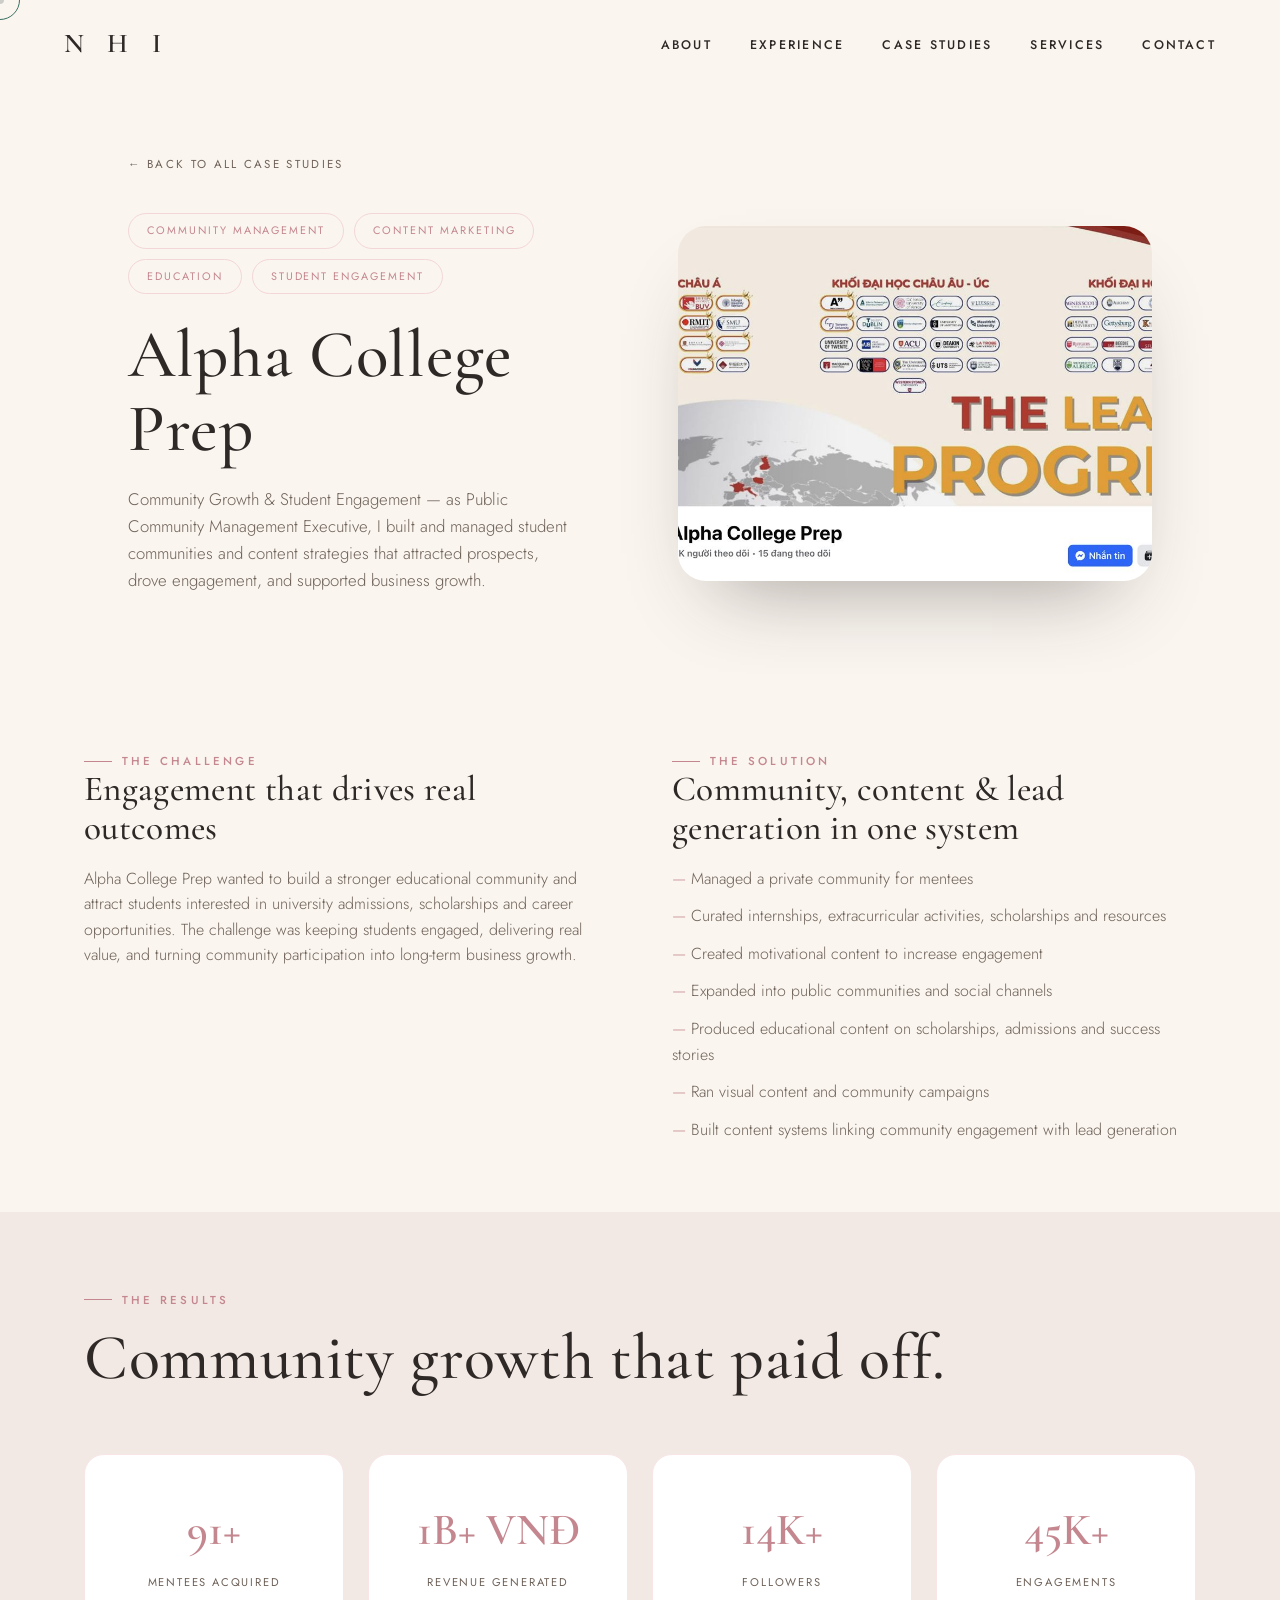
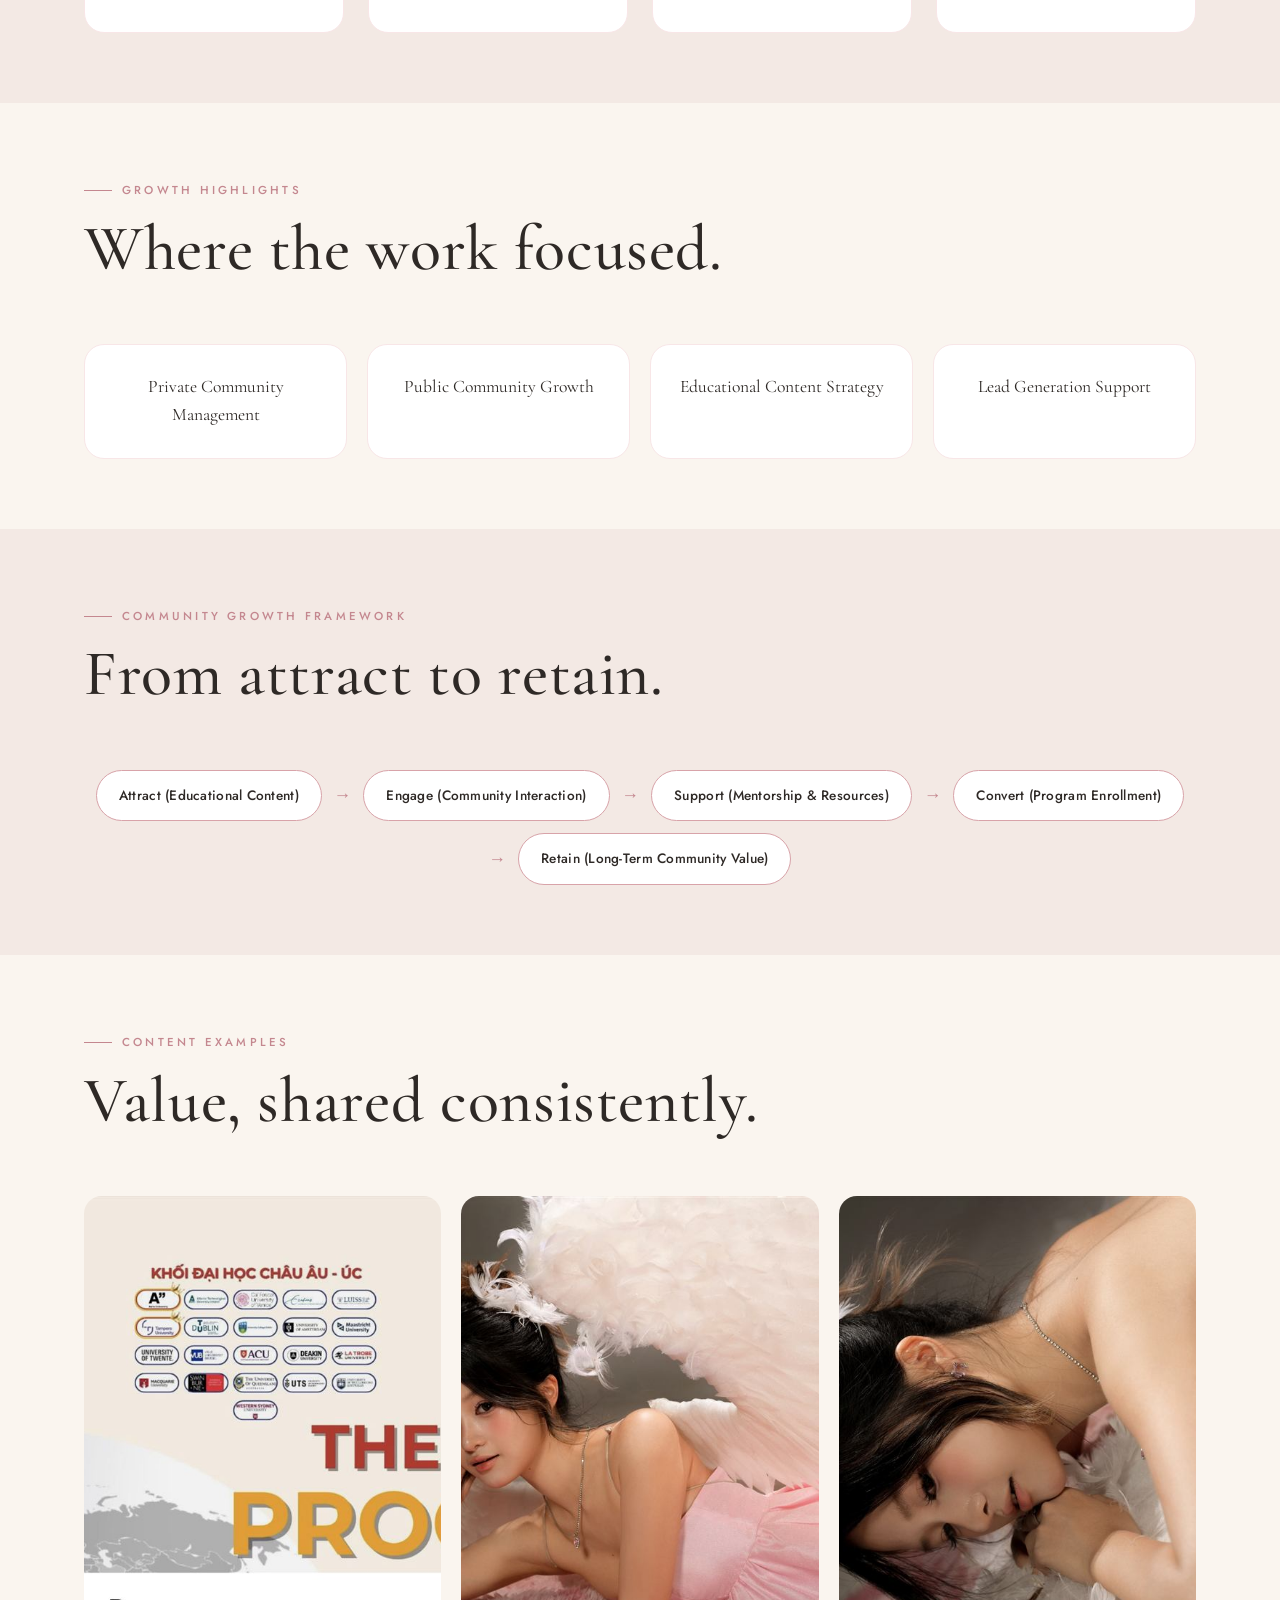
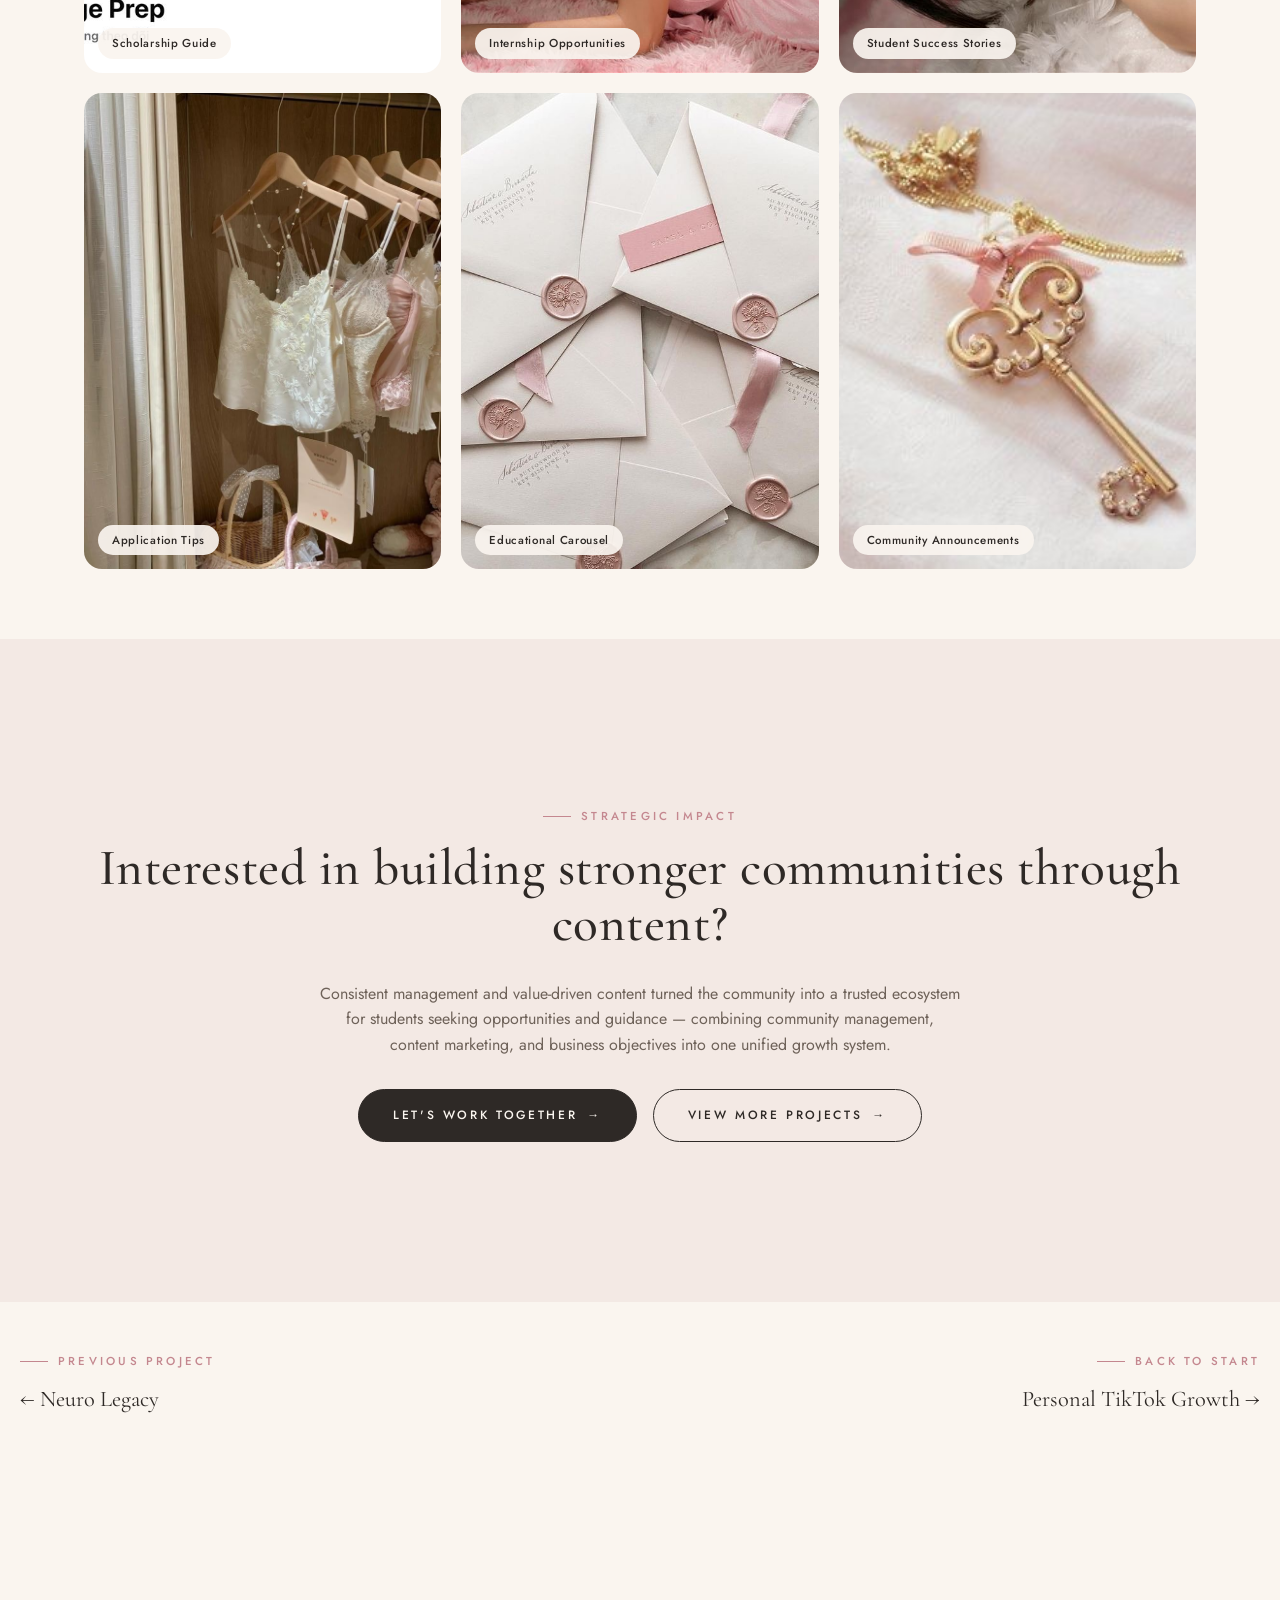
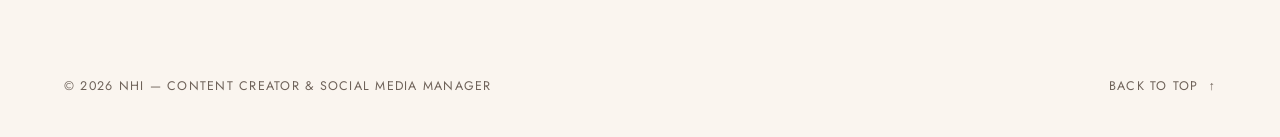
==== case-studies/alpha-college-prep.html @ 1ad0d794 "Initial commit: NHI portfolio site Personal portfolio for Nhi (Content Creator & Social Media Manage" ====
<!DOCTYPE html>
<html lang="en">
<head>
  <meta charset="UTF-8" />
  <meta name="viewport" content="width=device-width, initial-scale=1.0" />
  <title>Alpha College Prep — Nhi</title>
  <meta name="description" content="Case study: community management and content marketing for Alpha College Prep, building student engagement and business growth." />
  <link rel="stylesheet" href="../css/style.css" />
</head>
<body>

  <div class="cursor-dot"></div>
  <div class="cursor-ring"></div>

  <header class="navbar" id="navbar">
    <a href="../index.html#hero" class="nav-logo">N H I</a>
    <nav>
      <ul class="nav-links" id="navLinks">
        <li><a href="../index.html#about">About</a></li>
        <li><a href="../index.html#journey">Experience</a></li>
        <li><a href="../index.html#work">Case Studies</a></li>
        <li><a href="../index.html#services">Services</a></li>
        <li><a href="../index.html#contact">Contact</a></li>
      </ul>
    </nav>
    <div class="nav-toggle" id="navToggle">
      <span></span><span></span><span></span>
    </div>
  </header>

  <!-- Hero -->
  <section class="cs-hero">
    <div class="blob blob-1"></div>
    <div class="container">
      <a href="../index.html#work" class="cs-back reveal">← Back to all case studies</a>
      <div class="cs-hero-grid">
        <div class="reveal">
          <div class="cs-tags">
            <span>Community Management</span>
            <span>Content Marketing</span>
            <span>Education</span>
            <span>Student Engagement</span>
          </div>
          <h1 class="cs-title">Alpha College Prep</h1>
          <p class="cs-summary">
            Community Growth &amp; Student Engagement — as Public Community
            Management Executive, I built and managed student communities
            and content strategies that attracted prospects, drove
            engagement, and supported business growth.
          </p>
        </div>
        <div class="cs-hero-media reveal">
          <img src="../assets/images/case-studies/alpha-college-prep.jpg" alt="Alpha College Prep case study cover" />
        </div>
      </div>
    </div>
  </section>

  <!-- Challenge / Solution -->
  <section class="cs-block">
    <div class="container cs-cols">
      <div class="reveal">
        <span class="eyebrow">The Challenge</span>
        <h3>Engagement that drives real outcomes</h3>
        <p>
          Alpha College Prep wanted to build a stronger educational community
          and attract students interested in university admissions,
          scholarships and career opportunities. The challenge was keeping
          students engaged, delivering real value, and turning community
          participation into long-term business growth.
        </p>
      </div>
      <div class="reveal">
        <span class="eyebrow">The Solution</span>
        <h3>Community, content &amp; lead generation in one system</h3>
        <ul>
          <li>Managed a private community for mentees</li>
          <li>Curated internships, extracurricular activities, scholarships and resources</li>
          <li>Created motivational content to increase engagement</li>
          <li>Expanded into public communities and social channels</li>
          <li>Produced educational content on scholarships, admissions and success stories</li>
          <li>Ran visual content and community campaigns</li>
          <li>Built content systems linking community engagement with lead generation</li>
        </ul>
      </div>
    </div>
  </section>

  <!-- Results -->
  <section class="cs-block alt">
    <div class="container">
      <div class="section-head reveal">
        <div>
          <span class="eyebrow">The Results</span>
          <h2 class="section-title">Community growth that paid off.</h2>
        </div>
      </div>
      <div class="cs-results-grid reveal-stagger">
        <div class="cs-result">
          <div class="stat-number" data-count="100" data-suffix="+">0</div>
          <div class="stat-label">Mentees Acquired</div>
        </div>
        <div class="cs-result">
          <div class="stat-number" data-count="1" data-suffix="B+ VNĐ">0</div>
          <div class="stat-label">Revenue Generated</div>
        </div>
        <div class="cs-result">
          <div class="stat-number" data-count="15" data-suffix="K+">0</div>
          <div class="stat-label">Followers</div>
        </div>
        <div class="cs-result">
          <div class="stat-number" data-count="50" data-suffix="K+">0</div>
          <div class="stat-label">Engagements</div>
        </div>
      </div>
    </div>
  </section>

  <!-- Growth highlights -->
  <section class="cs-block">
    <div class="container">
      <div class="section-head reveal">
        <div>
          <span class="eyebrow">Growth Highlights</span>
          <h2 class="section-title">Where the work focused.</h2>
        </div>
      </div>
      <div class="cs-highlights reveal-stagger">
        <div class="highlight-card">Private Community Management</div>
        <div class="highlight-card">Public Community Growth</div>
        <div class="highlight-card">Educational Content Strategy</div>
        <div class="highlight-card">Lead Generation Support</div>
      </div>
    </div>
  </section>

  <!-- Community growth framework -->
  <section class="cs-block alt">
    <div class="container">
      <div class="section-head reveal">
        <div>
          <span class="eyebrow">Community Growth Framework</span>
          <h2 class="section-title">From attract to retain.</h2>
        </div>
      </div>
      <div class="cs-flow reveal">
        <span class="flow-step">Attract (Educational Content)</span>
        <span class="flow-arrow">→</span>
        <span class="flow-step">Engage (Community Interaction)</span>
        <span class="flow-arrow">→</span>
        <span class="flow-step">Support (Mentorship &amp; Resources)</span>
        <span class="flow-arrow">→</span>
        <span class="flow-step">Convert (Program Enrollment)</span>
        <span class="flow-arrow">→</span>
        <span class="flow-step">Retain (Long-Term Community Value)</span>
      </div>
    </div>
  </section>

  <!-- Content examples -->
  <section class="cs-block">
    <div class="container">
      <div class="section-head reveal">
        <div>
          <span class="eyebrow">Content Examples</span>
          <h2 class="section-title">Value, shared consistently.</h2>
        </div>
      </div>
      <div class="cs-gallery cols-3 reveal-stagger">
        <div class="gallery-item">
          <img src="../assets/images/case-studies/alpha-college-prep.jpg" alt="Scholarship guide content example" loading="lazy" />
          <span class="gallery-stat">Scholarship Guide</span>
        </div>
        <div class="gallery-item">
          <img src="../assets/images/about/about-horizontal-1.jpg" alt="Internship opportunities content example" loading="lazy" />
          <span class="gallery-stat">Internship Opportunities</span>
        </div>
        <div class="gallery-item">
          <img src="../assets/images/about/about-horizontal-2.jpg" alt="Student success stories content example" loading="lazy" />
          <span class="gallery-stat">Student Success Stories</span>
        </div>
        <div class="gallery-item">
          <img src="../assets/images/case-studies/case-2.jpg" alt="Application tips content example" loading="lazy" />
          <span class="gallery-stat">Application Tips</span>
        </div>
        <div class="gallery-item">
          <img src="../assets/images/case-studies/case-3.jpg" alt="Educational carousel content example" loading="lazy" />
          <span class="gallery-stat">Educational Carousel</span>
        </div>
        <div class="gallery-item">
          <img src="../assets/images/case-studies/case-4.jpg" alt="Community announcements content example" loading="lazy" />
          <span class="gallery-stat">Community Announcements</span>
        </div>
      </div>
    </div>
  </section>

  <!-- Strategic impact / CTA -->
  <section class="cs-block alt">
    <div class="container cs-cta reveal">
      <span class="eyebrow">Strategic Impact</span>
      <h2 class="section-title" style="margin-bottom: 28px;">Interested in building stronger communities through content?</h2>
      <p style="max-width: 640px; margin: 0 auto 32px; color: var(--ink-soft);">
        Consistent management and value-driven content turned the community
        into a trusted ecosystem for students seeking opportunities and
        guidance — combining community management, content marketing, and
        business objectives into one unified growth system.
      </p>
      <div style="display: flex; justify-content: center; gap: 16px; flex-wrap: wrap;">
        <a href="../index.html#contact" class="btn btn-primary magnetic">Let's Work Together <span class="btn-arrow">→</span></a>
        <a href="../index.html#work" class="btn btn-outline magnetic">View More Projects <span class="btn-arrow">→</span></a>
      </div>
    </div>
  </section>

  <!-- Next project -->
  <section class="section" style="padding-top: 0;">
    <div class="container cs-nextprev">
      <a href="neuro-legacy.html" class="prev reveal">
        <span class="eyebrow">Previous Project</span>
        <span class="title">← Neuro Legacy</span>
      </a>
      <a href="tiktok-growth.html" class="next reveal">
        <span class="eyebrow">Back to Start</span>
        <span class="title">Personal TikTok Growth →</span>
      </a>
    </div>
  </section>

  <footer class="footer">
    <span>© 2026 Nhi — Content Creator &amp; Social Media Manager</span>
    <a href="../index.html#hero" class="back-to-top">Back to Top <span class="btn-arrow">↑</span></a>
  </footer>

  <script src="../js/main.js"></script>
</body>
</html>
---- css/style.css ----
/* ============================================================
   NHI · Content Creator & Social Media Manager
   Design system + global styles
   ============================================================ */

@import url('https://fonts.googleapis.com/css2?family=Cormorant+Garamond:ital,wght@0,300;0,400;0,500;0,600;1,400&family=Jost:wght@300;400;500;600&display=swap');

:root {
  --cream:        #faf5ef;
  --cream-soft:   #f3e9e4;
  --pink:         #f3d6d8;
  --pink-soft:    #f8e6e7;
  --rose:         #d8a3a9;
  --rose-dark:    #c4878f;
  --ink:          #2e2926;
  --ink-soft:     #6e6259;
  --gold:         #cdb38b;
  --white:        #ffffff;

  --font-serif: 'Cormorant Garamond', serif;
  --font-sans: 'Jost', sans-serif;

  --container: 1240px;
  --pad: clamp(20px, 5vw, 64px);

  --ease: cubic-bezier(0.65, 0, 0.35, 1);
}

* {
  margin: 0;
  padding: 0;
  box-sizing: border-box;
}

html {
  scroll-behavior: smooth;
}

body {
  font-family: var(--font-sans);
  background: var(--cream);
  color: var(--ink);
  font-size: 16px;
  line-height: 1.6;
  overflow-x: hidden;
}

img {
  max-width: 100%;
  display: block;
}

a {
  color: inherit;
  text-decoration: none;
}

.container {
  max-width: var(--container);
  margin: 0 auto;
  padding: 0 var(--pad);
}

h1, h2, h3, h4 {
  font-family: var(--font-serif);
  font-weight: 500;
  line-height: 1.1;
  letter-spacing: 0.01em;
}

.eyebrow {
  display: inline-flex;
  align-items: center;
  gap: 10px;
  font-size: 0.72rem;
  font-weight: 500;
  letter-spacing: 0.28em;
  text-transform: uppercase;
  color: var(--rose-dark);
}

.eyebrow::before {
  content: '';
  display: block;
  width: 28px;
  height: 1px;
  background: var(--rose-dark);
}

/* ============================================================
   Custom cursor
   ============================================================ */

.cursor-dot,
.cursor-ring {
  position: fixed;
  top: 0;
  left: 0;
  pointer-events: none;
  border-radius: 50%;
  z-index: 9999;
  transform: translate(-50%, -50%);
  mix-blend-mode: difference;
}

.cursor-dot {
  width: 8px;
  height: 8px;
  background: var(--ink);
  transition: opacity 0.2s ease, transform 0.15s var(--ease);
}

.cursor-ring {
  width: 40px;
  height: 40px;
  border: 1px solid var(--rose-dark);
  transition: width 0.3s var(--ease), height 0.3s var(--ease),
    opacity 0.2s ease, border-color 0.3s ease, background 0.3s ease;
}

.cursor-ring.is-hover {
  width: 70px;
  height: 70px;
  background: rgba(216, 163, 169, 0.18);
  border-color: var(--rose);
}

.cursor-ring.is-hidden,
.cursor-dot.is-hidden {
  opacity: 0;
}

@media (max-width: 900px), (hover: none) {
  .cursor-dot, .cursor-ring { display: none; }
}

/* ============================================================
   Decorative blobs / background ornaments
   ============================================================ */

.blob {
  position: absolute;
  border-radius: 50%;
  filter: blur(60px);
  pointer-events: none;
  z-index: 0;
}

/* ============================================================
   Navbar
   ============================================================ */

.navbar {
  position: fixed;
  top: 0;
  left: 0;
  right: 0;
  z-index: 1000;
  display: flex;
  align-items: center;
  justify-content: space-between;
  padding: 22px var(--pad);
  transition: background 0.4s var(--ease), padding 0.4s var(--ease), box-shadow 0.4s var(--ease);
}

.navbar.scrolled {
  background: rgba(250, 245, 239, 0.85);
  backdrop-filter: blur(14px);
  padding: 14px var(--pad);
  box-shadow: 0 10px 30px -20px rgba(46, 41, 38, 0.35);
}

.nav-logo {
  font-family: var(--font-serif);
  font-size: 1.7rem;
  font-weight: 600;
  letter-spacing: 0.32em;
}

.nav-links {
  display: flex;
  gap: 38px;
  list-style: none;
}

.nav-links a {
  font-size: 0.78rem;
  font-weight: 500;
  letter-spacing: 0.18em;
  text-transform: uppercase;
  position: relative;
  padding-bottom: 6px;
}

.nav-links a::after {
  content: '';
  position: absolute;
  left: 0;
  bottom: 0;
  width: 0;
  height: 1px;
  background: var(--ink);
  transition: width 0.35s var(--ease);
}

.nav-links a:hover::after,
.nav-links a.active::after {
  width: 100%;
}

.nav-links a.active {
  color: var(--rose-dark);
}

.nav-links a.active::after {
  background: var(--rose-dark);
}

.nav-toggle {
  display: none;
  flex-direction: column;
  gap: 5px;
  width: 30px;
  cursor: pointer;
  z-index: 1001;
}

.nav-toggle span {
  display: block;
  height: 1px;
  background: var(--ink);
  transition: transform 0.3s var(--ease), opacity 0.3s var(--ease);
}

.nav-toggle span:nth-child(1) { width: 100%; }
.nav-toggle span:nth-child(2) { width: 70%; align-self: flex-end; }
.nav-toggle span:nth-child(3) { width: 100%; }

@media (max-width: 860px) {
  .nav-toggle { display: flex; }

  .nav-links {
    position: fixed;
    inset: 0;
    flex-direction: column;
    justify-content: center;
    align-items: center;
    gap: 36px;
    background: var(--cream);
    transform: translateY(-100%);
    transition: transform 0.5s var(--ease);
  }

  .nav-links a { font-size: 1rem; }

  .nav-links.open {
    transform: translateY(0);
  }

  body.nav-open .nav-toggle span:nth-child(1) {
    transform: translateY(6px) rotate(45deg);
  }
  body.nav-open .nav-toggle span:nth-child(2) {
    opacity: 0;
  }
  body.nav-open .nav-toggle span:nth-child(3) {
    transform: translateY(-6px) rotate(-45deg);
    width: 100%;
  }
}

/* ============================================================
   Buttons
   ============================================================ */

.btn {
  position: relative;
  display: inline-flex;
  align-items: center;
  gap: 10px;
  padding: 16px 34px;
  border-radius: 999px;
  font-size: 0.75rem;
  font-weight: 500;
  letter-spacing: 0.22em;
  text-transform: uppercase;
  border: 1px solid var(--ink);
  background: transparent;
  color: var(--ink);
  cursor: pointer;
  transition: background 0.4s var(--ease), color 0.4s var(--ease), border-color 0.4s var(--ease);
  isolation: isolate;
}

.btn-primary {
  background: var(--ink);
  color: var(--cream);
}

.btn-primary:hover {
  background: var(--rose-dark);
  border-color: var(--rose-dark);
}

.btn-outline:hover {
  background: var(--ink);
  color: var(--cream);
}

.btn-light {
  border-color: rgba(250,245,239,0.5);
  color: var(--cream);
}

.btn-light:hover {
  background: var(--cream);
  color: var(--ink);
  border-color: var(--cream);
}

.btn-arrow {
  display: inline-block;
  transition: transform 0.4s var(--ease);
}

.btn:hover .btn-arrow {
  transform: translateX(5px);
}

/* ============================================================
   Hero
   ============================================================ */

.hero {
  position: relative;
  min-height: 100vh;
  display: flex;
  align-items: center;
  padding: 140px var(--pad) 80px;
  overflow: hidden;
}

.hero .blob-1 {
  width: 480px;
  height: 480px;
  background: var(--pink);
  top: -120px;
  right: -140px;
  opacity: 0.7;
}

.hero .blob-2 {
  width: 320px;
  height: 320px;
  background: var(--gold);
  bottom: -100px;
  left: -100px;
  opacity: 0.18;
}

.hero-grid {
  position: relative;
  z-index: 1;
  display: grid;
  grid-template-columns: 1.1fr 0.9fr;
  gap: clamp(40px, 6vw, 100px);
  align-items: center;
  width: 100%;
  max-width: var(--container);
  margin: 0 auto;
}

.hero-content .eyebrow { margin-bottom: 22px; }

.hero-title {
  font-size: clamp(3.2rem, 9vw, 6.5rem);
  font-weight: 600;
  letter-spacing: 0.06em;
}

.hero-title em {
  font-style: italic;
  color: var(--rose-dark);
}

.hero-subtitle {
  margin-top: 18px;
  font-size: clamp(1rem, 1.6vw, 1.25rem);
  font-weight: 300;
  color: var(--ink-soft);
  max-width: 460px;
}

.hero-actions {
  margin-top: 38px;
  display: flex;
  flex-wrap: wrap;
  gap: 18px;
}

.hero-stats {
  margin-top: 64px;
  display: flex;
  gap: clamp(28px, 5vw, 60px);
}

.hero-stats .stat-number {
  font-family: var(--font-serif);
  font-size: clamp(2rem, 4vw, 2.8rem);
  font-weight: 600;
  color: var(--rose-dark);
}

.hero-stats .stat-label {
  margin-top: 6px;
  font-size: 0.72rem;
  letter-spacing: 0.18em;
  text-transform: uppercase;
  color: var(--ink-soft);
}

.hero-visual {
  position: relative;
}

.hero-visual .frame {
  position: relative;
  border-radius: 28px;
  overflow: hidden;
  aspect-ratio: 4/5;
  box-shadow: 0 40px 80px -40px rgba(46, 41, 38, 0.45);
}

.hero-visual .frame img {
  width: 100%;
  height: 100%;
  object-fit: cover;
  transform: scale(1.04);
  transition: transform 1.2s var(--ease);
}

.hero-visual:hover .frame img {
  transform: scale(1.0);
}

.hero-visual .floating-card {
  position: absolute;
  bottom: -28px;
  left: -38px;
  background: var(--white);
  padding: 18px 26px;
  border-radius: 18px;
  box-shadow: 0 24px 50px -28px rgba(46, 41, 38, 0.35);
  display: flex;
  align-items: center;
  gap: 14px;
  animation: float 5s ease-in-out infinite;
}

.hero-visual .floating-card .dot {
  width: 10px;
  height: 10px;
  border-radius: 50%;
  background: var(--rose-dark);
  flex-shrink: 0;
  animation: pulse 2.2s ease-in-out infinite;
}

.hero-visual .floating-card .label {
  font-size: 0.7rem;
  letter-spacing: 0.14em;
  text-transform: uppercase;
  color: var(--ink-soft);
}

.hero-visual .floating-card .value {
  font-family: var(--font-serif);
  font-size: 1.1rem;
  font-weight: 600;
}

@keyframes float {
  0%, 100% { transform: translateY(0); }
  50% { transform: translateY(-10px); }
}

@keyframes pulse {
  0%, 100% { transform: scale(1); opacity: 1; }
  50% { transform: scale(1.4); opacity: 0.6; }
}

.scroll-cue {
  position: absolute;
  bottom: 36px;
  left: var(--pad);
  display: flex;
  align-items: center;
  gap: 12px;
  font-size: 0.7rem;
  letter-spacing: 0.22em;
  text-transform: uppercase;
  color: var(--ink-soft);
  z-index: 2;
}

.scroll-cue .line {
  width: 1px;
  height: 46px;
  background: linear-gradient(to bottom, var(--ink-soft), transparent);
  position: relative;
  overflow: hidden;
}

.scroll-cue .line::after {
  content: '';
  position: absolute;
  top: -100%;
  left: 0;
  width: 100%;
  height: 100%;
  background: var(--rose-dark);
  animation: scrollline 2.4s ease-in-out infinite;
}

@keyframes scrollline {
  0% { top: -100%; }
  60% { top: 100%; }
  100% { top: 100%; }
}

/* ============================================================
   Marquee
   ============================================================ */

.marquee {
  position: relative;
  background: var(--ink);
  color: var(--cream);
  padding: 22px 0;
  overflow: hidden;
  white-space: nowrap;
}

.marquee-track {
  display: flex;
  gap: 0;
  width: max-content;
  animation: marquee 32s linear infinite;
}

.marquee-track span {
  font-family: var(--font-serif);
  font-style: italic;
  font-size: clamp(1.1rem, 2.4vw, 1.8rem);
  padding: 0 28px;
  display: inline-flex;
  align-items: center;
  gap: 28px;
  letter-spacing: 0.04em;
  color: var(--pink);
}

.marquee-track span::after {
  content: '✦';
  font-style: normal;
  font-size: 0.8rem;
  color: var(--rose);
}

@keyframes marquee {
  from { transform: translateX(0); }
  to { transform: translateX(-50%); }
}

/* ============================================================
   Section heading
   ============================================================ */

.section {
  position: relative;
  padding: 110px 0;
}

.section-head {
  display: flex;
  justify-content: space-between;
  align-items: flex-end;
  flex-wrap: wrap;
  gap: 24px;
  margin-bottom: 60px;
}

.section-title {
  margin-top: 14px;
  font-size: clamp(2.4rem, 5vw, 4rem);
}

.section-desc {
  max-width: 360px;
  color: var(--ink-soft);
  font-weight: 300;
}

/* ============================================================
   About
   ============================================================ */

.about {
  background: var(--cream-soft);
}

.about-grid {
  display: grid;
  grid-template-columns: 0.85fr 1.15fr;
  gap: clamp(40px, 5vw, 80px);
  align-items: center;
}

.about-text p {
  color: var(--ink-soft);
  font-weight: 300;
  margin-bottom: 18px;
  max-width: 480px;
}

.about-text .accent-words {
  margin-top: 36px;
  display: flex;
  flex-wrap: wrap;
  gap: 14px 28px;
}

.about-text .accent-words span {
  font-family: var(--font-serif);
  font-style: italic;
  font-size: 1.4rem;
  color: var(--rose-dark);
  position: relative;
}

.about-text .accent-words span::before {
  content: '#';
  color: var(--gold);
  margin-right: 2px;
}

.about-visual {
  position: relative;
  display: grid;
  grid-template-columns: 1.1fr 1fr;
  grid-template-rows: auto auto;
  gap: 18px;
}

.about-visual .img-tall {
  grid-row: 1 / 3;
  border-radius: 24px;
  overflow: hidden;
  aspect-ratio: 2/3;
}

.about-visual .img-wide {
  border-radius: 24px;
  overflow: hidden;
  aspect-ratio: 4/3;
}

.about-visual img {
  width: 100%;
  height: 100%;
  object-fit: cover;
  transition: transform 0.7s var(--ease);
}

.about-visual a:hover img,
.about-visual .img-tall:hover img,
.about-visual .img-wide:hover img {
  transform: scale(1.06);
}

.about-visual .badge {
  position: absolute;
  top: -22px;
  right: -22px;
  width: 110px;
  height: 110px;
  border-radius: 50%;
  background: var(--rose);
  color: var(--cream);
  display: flex;
  align-items: center;
  justify-content: center;
  text-align: center;
  font-family: var(--font-serif);
  font-style: italic;
  font-size: 0.95rem;
  line-height: 1.25;
  animation: spin 18s linear infinite;
  box-shadow: 0 20px 40px -20px rgba(46,41,38,0.4);
}

@keyframes spin {
  from { transform: rotate(0deg); }
  to { transform: rotate(360deg); }
}

/* ============================================================
   Journey / timeline
   ============================================================ */

.journey-grid {
  display: grid;
  grid-template-columns: 1fr 1.4fr;
  gap: clamp(40px, 6vw, 90px);
  align-items: start;
}

.journey-visual {
  position: relative;
  border-radius: 24px;
  overflow: hidden;
  aspect-ratio: 2/3;
  box-shadow: 0 40px 80px -50px rgba(46,41,38,0.5);
}

.journey-visual img {
  width: 100%;
  height: 100%;
  object-fit: cover;
}

.timeline {
  position: relative;
  border-left: 1px solid var(--pink);
  padding-left: clamp(28px, 4vw, 56px);
}

.timeline-item {
  position: relative;
  padding-bottom: 56px;
}

.timeline-item:last-child {
  padding-bottom: 0;
}

.timeline-item::before {
  content: '';
  position: absolute;
  left: calc(-1 * clamp(28px, 4vw, 56px) - 6px);
  top: 6px;
  width: 12px;
  height: 12px;
  border-radius: 50%;
  background: var(--cream);
  border: 2px solid var(--rose-dark);
  transition: background 0.4s var(--ease), transform 0.4s var(--ease);
}

.timeline-item.is-visible::before {
  background: var(--rose-dark);
  transform: scale(1.15);
}

.timeline-period {
  font-size: 0.72rem;
  letter-spacing: 0.22em;
  text-transform: uppercase;
  color: var(--rose-dark);
  font-weight: 500;
}

.timeline-role {
  margin-top: 8px;
  font-size: clamp(1.3rem, 2.4vw, 1.7rem);
}

.timeline-org {
  margin-top: 2px;
  font-size: 0.85rem;
  letter-spacing: 0.08em;
  text-transform: uppercase;
  color: var(--ink-soft);
}

.timeline-desc {
  margin-top: 12px;
  color: var(--ink-soft);
  font-weight: 300;
  max-width: 480px;
}

/* ============================================================
   Case studies
   ============================================================ */

.case-grid {
  display: grid;
  grid-template-columns: repeat(2, 1fr);
  gap: 32px;
}

.case-card {
  position: relative;
  border-radius: 24px;
  overflow: hidden;
  background: var(--white);
  box-shadow: 0 30px 60px -45px rgba(46,41,38,0.4);
  transition: transform 0.1s linear, box-shadow 0.4s var(--ease);
  will-change: transform;
}

.case-card:hover {
  box-shadow: 0 40px 80px -40px rgba(46,41,38,0.5);
}

.case-card .case-media {
  position: relative;
  aspect-ratio: 5/4;
  overflow: hidden;
}

.case-card .case-media img {
  width: 100%;
  height: 100%;
  object-fit: cover;
  transition: transform 0.8s var(--ease), filter 0.6s ease;
}

.case-card:hover .case-media img {
  transform: scale(1.08);
}

.case-card .case-tag {
  position: absolute;
  top: 18px;
  left: 18px;
  background: rgba(250, 245, 239, 0.92);
  backdrop-filter: blur(6px);
  padding: 8px 16px;
  border-radius: 999px;
  font-size: 0.68rem;
  letter-spacing: 0.18em;
  text-transform: uppercase;
  color: var(--rose-dark);
}

.case-card .case-body {
  padding: 28px 30px 32px;
}

.case-card .case-number {
  font-family: var(--font-serif);
  font-style: italic;
  font-size: 0.95rem;
  color: var(--rose-dark);
}

.case-card h3 {
  margin-top: 8px;
  font-size: clamp(1.3rem, 2.2vw, 1.7rem);
}

.case-card p {
  margin-top: 10px;
  color: var(--ink-soft);
  font-weight: 300;
  font-size: 0.95rem;
}

.case-card .case-link {
  margin-top: 20px;
  display: inline-flex;
  align-items: center;
  gap: 10px;
  font-size: 0.72rem;
  letter-spacing: 0.2em;
  text-transform: uppercase;
  font-weight: 500;
}

.case-card .case-link .btn-arrow {
  color: var(--rose-dark);
}

/* ============================================================
   What I Do
   ============================================================ */

.services-grid {
  display: grid;
  grid-template-columns: repeat(3, 1fr);
  gap: 28px;
}

.service-card {
  position: relative;
  padding: 44px 34px;
  border-radius: 24px;
  background: var(--white);
  border: 1px solid var(--pink-soft);
  transition: transform 0.4s var(--ease), background 0.4s var(--ease), border-color 0.4s var(--ease);
  overflow: hidden;
}

.service-card::before {
  content: '';
  position: absolute;
  inset: 0;
  background: var(--pink-soft);
  transform: translateY(100%);
  transition: transform 0.5s var(--ease);
  z-index: 0;
}

.service-card:hover::before {
  transform: translateY(0);
}

.service-card:hover {
  transform: translateY(-8px);
  border-color: var(--pink);
}

.service-card > * {
  position: relative;
  z-index: 1;
}

.service-icon {
  width: 56px;
  height: 56px;
  border-radius: 50%;
  display: flex;
  align-items: center;
  justify-content: center;
  background: var(--pink-soft);
  margin-bottom: 28px;
  font-family: var(--font-serif);
  font-style: italic;
  font-size: 1.4rem;
  color: var(--rose-dark);
  transition: background 0.4s var(--ease), transform 0.4s var(--ease);
}

.service-card:hover .service-icon {
  transform: rotate(-8deg) scale(1.05);
  background: var(--white);
}

.service-card h3 {
  font-size: 1.5rem;
  margin-bottom: 16px;
}

.service-card p {
  color: var(--ink-soft);
  font-weight: 300;
  margin-bottom: 16px;
}

.service-card ul {
  list-style: none;
  display: flex;
  flex-direction: column;
  gap: 8px;
  color: var(--ink-soft);
  font-weight: 300;
  font-size: 0.92rem;
}

.service-card ul li::before {
  content: '— ';
  color: var(--rose-dark);
}

/* ============================================================
   Contact / Let's create
   ============================================================ */

.contact {
  position: relative;
  border-radius: 32px;
  overflow: hidden;
  margin: 0 var(--pad);
  margin-bottom: 0;
}

.contact-inner {
  position: relative;
  display: grid;
  grid-template-columns: 1fr 1fr;
  min-height: 520px;
}

.contact-media {
  position: relative;
  overflow: hidden;
}

.contact-media img {
  width: 100%;
  height: 100%;
  object-fit: cover;
}

.contact-media::after {
  content: '';
  position: absolute;
  inset: 0;
  background: linear-gradient(120deg, rgba(46,41,38,0.05), rgba(216,163,169,0.35));
}

.contact-content {
  background: var(--ink);
  color: var(--cream);
  padding: clamp(40px, 6vw, 80px);
  display: flex;
  flex-direction: column;
  justify-content: center;
}

.contact-content .eyebrow {
  color: var(--rose);
}

.contact-content .eyebrow::before {
  background: var(--rose);
}

.contact-title {
  margin-top: 16px;
  font-size: clamp(2.4rem, 5vw, 3.6rem);
}

.contact-title em {
  color: var(--rose);
  font-style: italic;
}

.contact-desc {
  margin-top: 18px;
  color: rgba(250, 245, 239, 0.7);
  font-weight: 300;
  max-width: 420px;
}

.contact-links {
  margin-top: 40px;
  display: flex;
  flex-direction: column;
  gap: 14px;
}

.contact-links a {
  display: flex;
  align-items: center;
  justify-content: space-between;
  padding: 16px 0;
  border-bottom: 1px solid rgba(250, 245, 239, 0.18);
  font-size: 0.95rem;
  letter-spacing: 0.04em;
  transition: padding-left 0.4s var(--ease), color 0.4s var(--ease);
}

.contact-links a:hover {
  padding-left: 12px;
  color: var(--rose);
}

.contact-links a .tag {
  font-size: 0.68rem;
  letter-spacing: 0.2em;
  text-transform: uppercase;
  color: var(--rose);
}

.contact-actions {
  margin-top: 40px;
}

/* ============================================================
   Footer
   ============================================================ */

.footer {
  padding: 60px var(--pad) 40px;
  display: flex;
  justify-content: space-between;
  align-items: center;
  flex-wrap: wrap;
  gap: 20px;
  font-size: 0.78rem;
  letter-spacing: 0.1em;
  text-transform: uppercase;
  color: var(--ink-soft);
}

.footer .back-to-top {
  display: inline-flex;
  align-items: center;
  gap: 10px;
  cursor: pointer;
  transition: color 0.3s ease, gap 0.3s ease;
}

.footer .back-to-top:hover {
  color: var(--rose-dark);
  gap: 16px;
}

/* ============================================================
   Reveal animations
   ============================================================ */

.reveal {
  opacity: 0;
  transform: translateY(36px);
  transition: opacity 0.9s var(--ease), transform 0.9s var(--ease);
}

.reveal.is-visible {
  opacity: 1;
  transform: translateY(0);
}

.reveal-stagger > * {
  opacity: 0;
  transform: translateY(36px);
  transition: opacity 0.8s var(--ease), transform 0.8s var(--ease);
}

.reveal-stagger.is-visible > * {
  opacity: 1;
  transform: translateY(0);
}

.reveal-stagger.is-visible > *:nth-child(1) { transition-delay: 0.05s; }
.reveal-stagger.is-visible > *:nth-child(2) { transition-delay: 0.15s; }
.reveal-stagger.is-visible > *:nth-child(3) { transition-delay: 0.25s; }
.reveal-stagger.is-visible > *:nth-child(4) { transition-delay: 0.35s; }

/* ============================================================
   Case study detail pages
   ============================================================ */

.cs-hero {
  padding: 150px var(--pad) 80px;
  position: relative;
  overflow: hidden;
}

.cs-back {
  display: inline-flex;
  align-items: center;
  gap: 10px;
  font-size: 0.72rem;
  letter-spacing: 0.2em;
  text-transform: uppercase;
  color: var(--ink-soft);
  margin-bottom: 40px;
  transition: gap 0.3s ease, color 0.3s ease;
}

.cs-back:hover {
  gap: 16px;
  color: var(--rose-dark);
}

.cs-hero-grid {
  display: grid;
  grid-template-columns: 1fr 1fr;
  gap: clamp(40px, 6vw, 90px);
  align-items: center;
}

.cs-tags {
  display: flex;
  flex-wrap: wrap;
  gap: 10px;
  margin-bottom: 24px;
}

.cs-tags span {
  padding: 8px 18px;
  border-radius: 999px;
  border: 1px solid var(--pink);
  font-size: 0.68rem;
  letter-spacing: 0.18em;
  text-transform: uppercase;
  color: var(--rose-dark);
}

.cs-title {
  font-size: clamp(2.4rem, 5.5vw, 4.2rem);
}

.cs-summary {
  margin-top: 20px;
  color: var(--ink-soft);
  font-weight: 300;
  max-width: 440px;
  font-size: 1.05rem;
}

.cs-hero-media {
  border-radius: 28px;
  overflow: hidden;
  aspect-ratio: 4/3;
  box-shadow: 0 40px 80px -40px rgba(46,41,38,0.45);
}

.cs-hero-media img {
  width: 100%;
  height: 100%;
  object-fit: cover;
}

.cs-block {
  padding: 70px 0;
}

.cs-block.alt {
  background: var(--cream-soft);
}

.cs-cols {
  display: grid;
  grid-template-columns: repeat(2, 1fr);
  gap: clamp(40px, 5vw, 80px);
}

.cs-cols h3 {
  font-size: clamp(1.5rem, 3vw, 2.2rem);
  margin-bottom: 18px;
}

.cs-cols p, .cs-cols li {
  color: var(--ink-soft);
  font-weight: 300;
}

.cs-cols ul {
  list-style: none;
  display: flex;
  flex-direction: column;
  gap: 12px;
}

.cs-cols ul li::before {
  content: '— ';
  color: var(--rose-dark);
}

.cs-results-grid {
  display: grid;
  grid-template-columns: repeat(4, 1fr);
  gap: 24px;
}

.cs-result {
  text-align: center;
  padding: 40px 20px;
  border-radius: 20px;
  background: var(--white);
  border: 1px solid var(--pink-soft);
}

.cs-result .stat-number {
  font-family: var(--font-serif);
  font-size: clamp(2rem, 4vw, 2.8rem);
  font-weight: 600;
  color: var(--rose-dark);
}

.cs-result .stat-label {
  margin-top: 8px;
  font-size: 0.7rem;
  letter-spacing: 0.16em;
  text-transform: uppercase;
  color: var(--ink-soft);
}

.cs-gallery {
  display: grid;
  grid-template-columns: repeat(4, 1fr);
  gap: 20px;
}

.cs-gallery.cols-5 {
  grid-template-columns: repeat(5, 1fr);
}

.cs-gallery.cols-3 {
  grid-template-columns: repeat(3, 1fr);
}

.cs-gallery .gallery-item {
  position: relative;
  border-radius: 18px;
  overflow: hidden;
  aspect-ratio: 3/4;
  background: var(--white);
}

.cs-gallery .gallery-item img {
  width: 100%;
  height: 100%;
  object-fit: cover;
  transition: transform 0.6s var(--ease);
}

.cs-gallery .gallery-item:hover img {
  transform: scale(1.08);
}

.cs-gallery .gallery-item .gallery-stat {
  position: absolute;
  bottom: 14px;
  left: 14px;
  background: rgba(250,245,239,0.92);
  padding: 6px 14px;
  border-radius: 999px;
  font-size: 0.72rem;
  font-weight: 500;
  letter-spacing: 0.06em;
}

.cs-cta {
  text-align: center;
  padding: 90px 0;
}

.cs-flow {
  display: flex;
  flex-wrap: wrap;
  align-items: center;
  justify-content: center;
  gap: 12px;
  margin-top: 40px;
}

.cs-flow .flow-step {
  padding: 14px 22px;
  border-radius: 999px;
  background: var(--white);
  border: 1px solid var(--rose);
  font-size: 0.85rem;
  font-weight: 500;
  letter-spacing: 0.02em;
  white-space: nowrap;
}

.cs-flow .flow-arrow {
  color: var(--rose-dark);
  font-size: 1.1rem;
}

.cs-highlights {
  display: grid;
  grid-template-columns: repeat(4, 1fr);
  gap: 20px;
}

.highlight-card {
  padding: 28px 24px;
  border-radius: 20px;
  background: var(--white);
  border: 1px solid var(--pink-soft);
  text-align: center;
  font-family: var(--font-serif);
  font-size: 1.1rem;
}

@media (max-width: 900px) {
  .cs-highlights {
    grid-template-columns: repeat(2, 1fr);
  }
}

.cs-cta h2 {
  font-size: clamp(2rem, 5vw, 3.2rem);
  margin-bottom: 28px;
}

.cs-nextprev {
  display: flex;
  justify-content: space-between;
  padding: 50px 0 90px;
  gap: 20px;
  flex-wrap: wrap;
}

.cs-nextprev a {
  display: flex;
  flex-direction: column;
  gap: 6px;
}

.cs-nextprev a .eyebrow {
  margin-bottom: 4px;
}

.cs-nextprev a span.title {
  font-family: var(--font-serif);
  font-size: 1.4rem;
  transition: color 0.3s ease;
}

.cs-nextprev a:hover span.title {
  color: var(--rose-dark);
}

.cs-nextprev .next {
  text-align: right;
  align-items: flex-end;
}

/* ============================================================
   Responsive
   ============================================================ */

@media (max-width: 980px) {
  .hero-grid,
  .about-grid,
  .journey-grid,
  .cs-hero-grid,
  .cs-cols {
    grid-template-columns: 1fr;
  }

  .hero-visual { order: -1; }

  .case-grid,
  .services-grid {
    grid-template-columns: 1fr;
  }

  .cs-results-grid {
    grid-template-columns: repeat(2, 1fr);
  }

  .cs-gallery,
  .cs-gallery.cols-5,
  .cs-gallery.cols-3 {
    grid-template-columns: repeat(2, 1fr);
  }

  .contact-inner {
    grid-template-columns: 1fr;
  }

  .contact-media {
    min-height: 320px;
  }

  .about-visual .badge {
    width: 86px;
    height: 86px;
    font-size: 0.78rem;
    top: -16px;
    right: -16px;
  }
}

@media (max-width: 600px) {
  .hero { padding-top: 120px; }
  .hero-stats { flex-wrap: wrap; gap: 28px; }
  .scroll-cue { display: none; }
  .cs-results-grid { grid-template-columns: 1fr 1fr; }
  .cs-gallery { grid-template-columns: 1fr 1fr; }
  .contact { margin: 0 12px; }
}
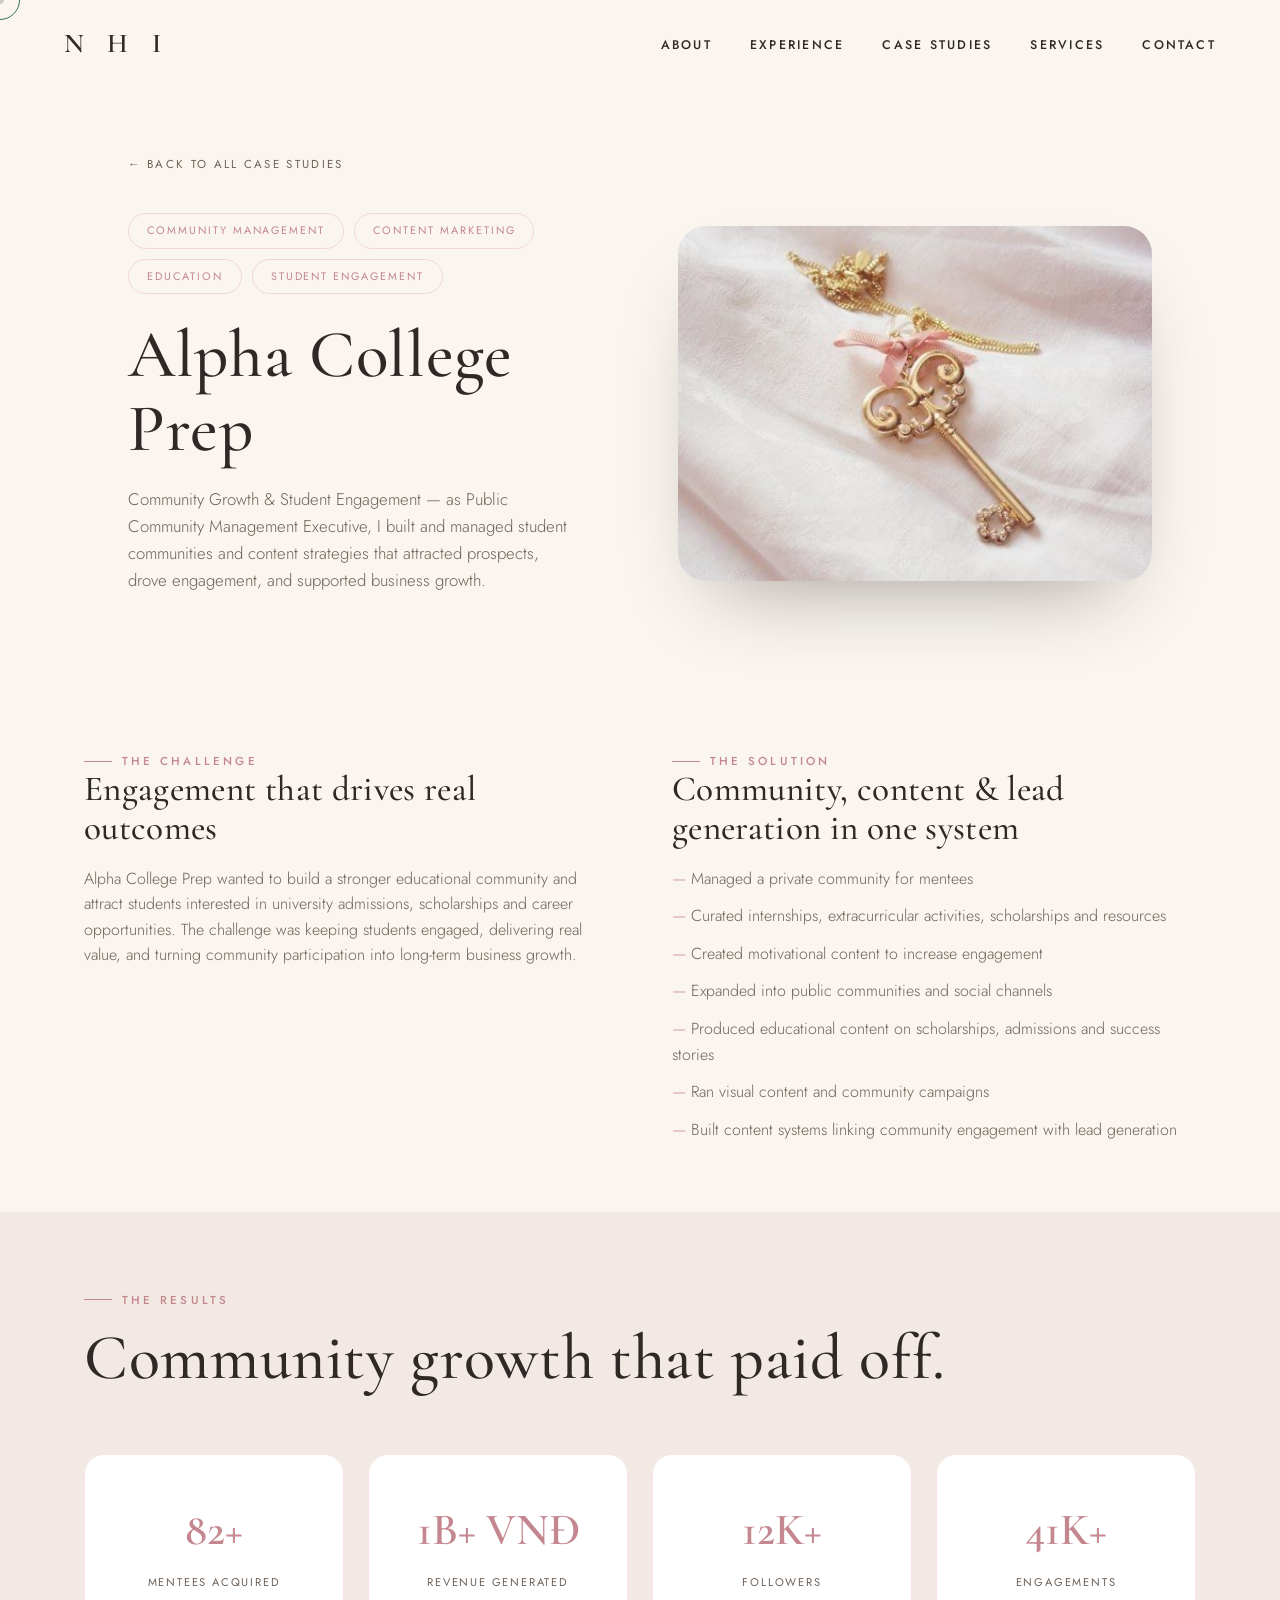
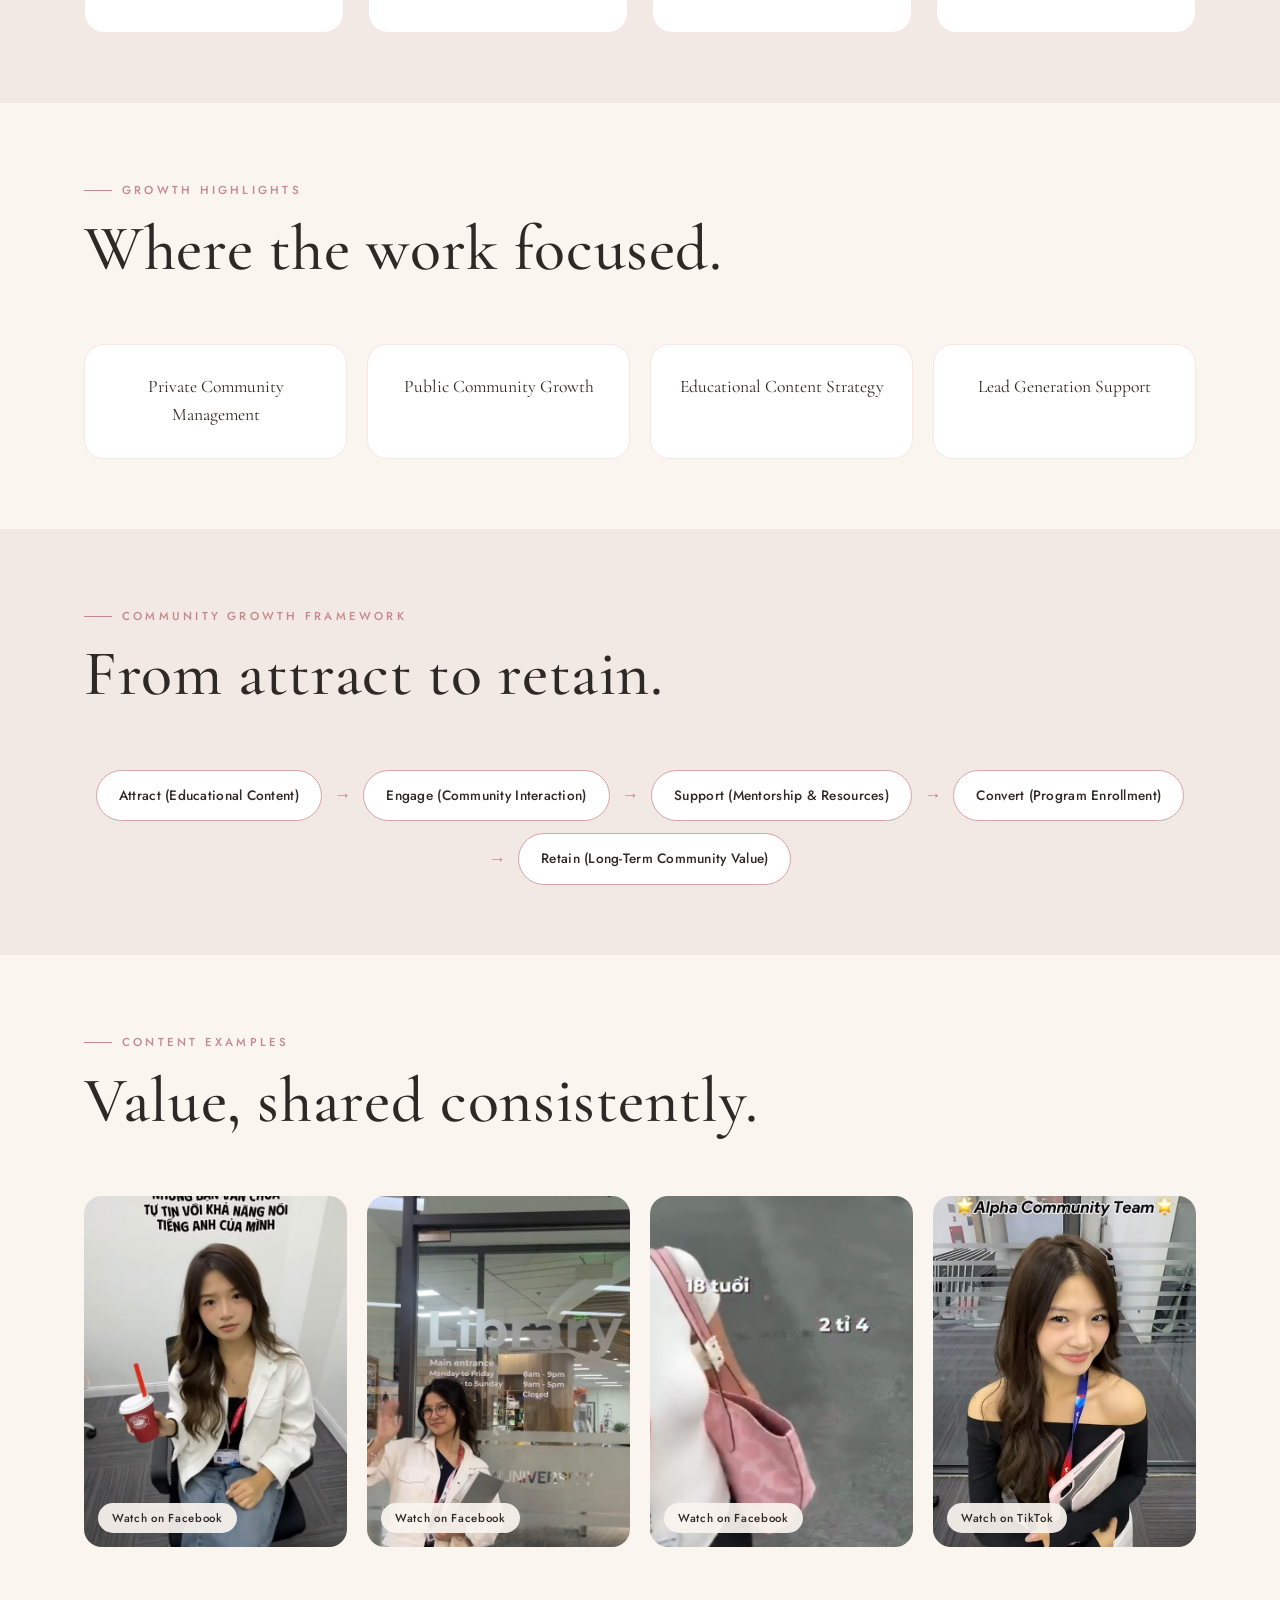
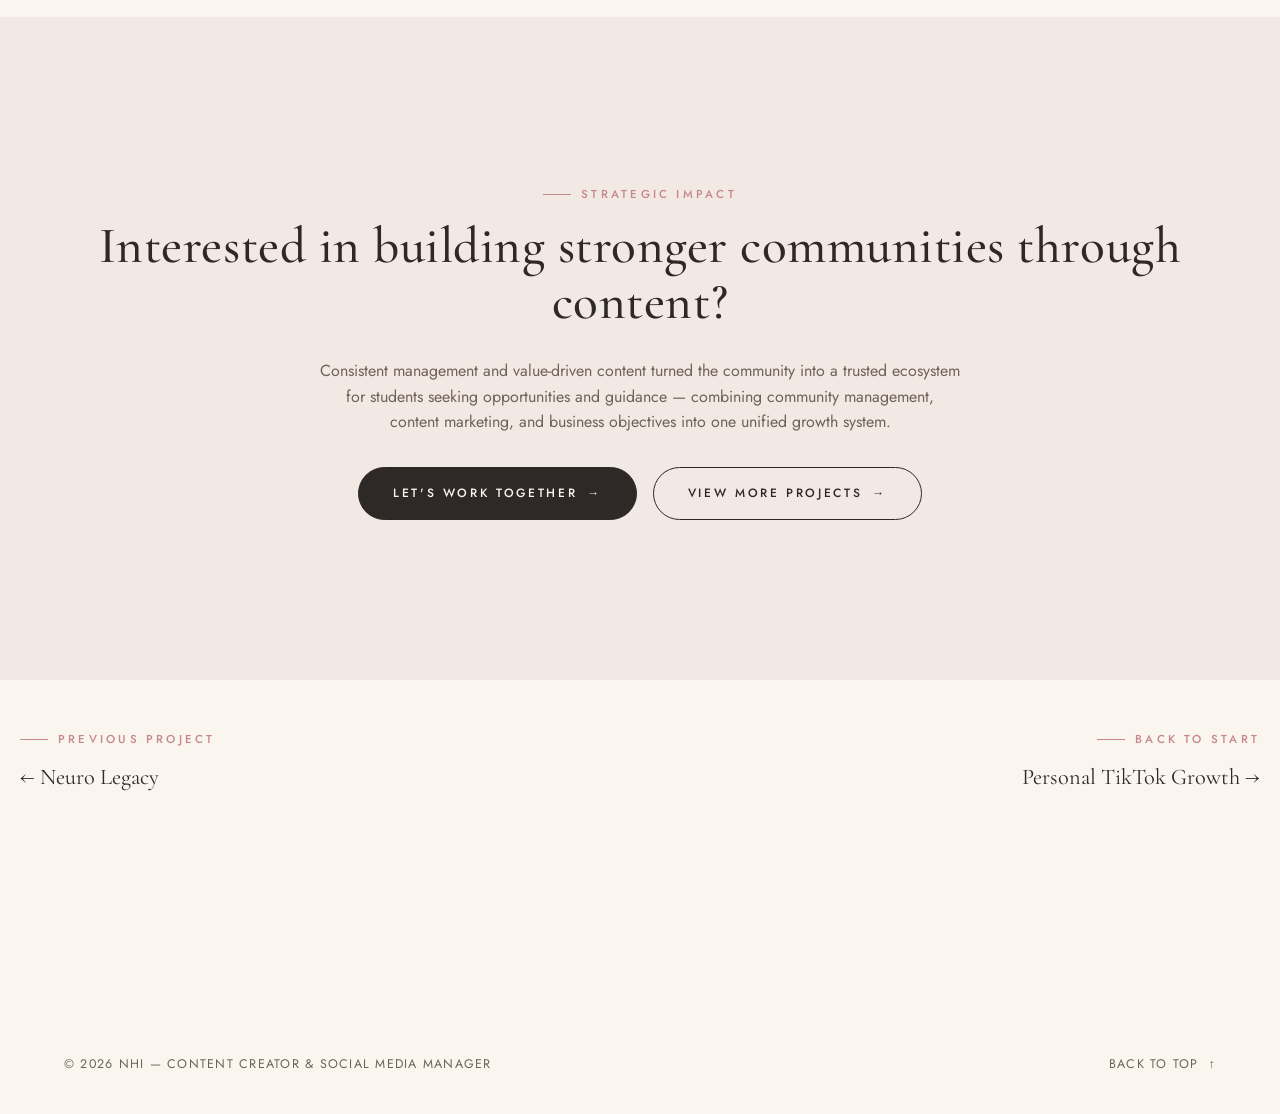
==== commit 1f0f2515: "Apply website feedback bundle: hero, images, stats, and galleries - Hero title to "Tue Nhi" with blu" ====
--- a/case-studies/alpha-college-prep.html
+++ b/case-studies/alpha-college-prep.html
@@ -50,7 +50,7 @@
           </p>
         </div>
         <div class="cs-hero-media reveal">
-          <img src="../assets/images/case-studies/alpha-college-prep.jpg" alt="Alpha College Prep case study cover" />
+          <img src="../assets/images/case-studies/alpha-college-prep-cover.jpg" alt="Alpha College Prep case study cover" />
         </div>
       </div>
     </div>
@@ -166,31 +166,23 @@
           <h2 class="section-title">Value, shared consistently.</h2>
         </div>
       </div>
-      <div class="cs-gallery cols-3 reveal-stagger">
-        <div class="gallery-item">
-          <img src="../assets/images/case-studies/alpha-college-prep.jpg" alt="Scholarship guide content example" loading="lazy" />
-          <span class="gallery-stat">Scholarship Guide</span>
-        </div>
-        <div class="gallery-item">
-          <img src="../assets/images/about/about-horizontal-1.jpg" alt="Internship opportunities content example" loading="lazy" />
-          <span class="gallery-stat">Internship Opportunities</span>
-        </div>
-        <div class="gallery-item">
-          <img src="../assets/images/about/about-horizontal-2.jpg" alt="Student success stories content example" loading="lazy" />
-          <span class="gallery-stat">Student Success Stories</span>
-        </div>
-        <div class="gallery-item">
-          <img src="../assets/images/case-studies/case-2.jpg" alt="Application tips content example" loading="lazy" />
-          <span class="gallery-stat">Application Tips</span>
-        </div>
-        <div class="gallery-item">
-          <img src="../assets/images/case-studies/case-3.jpg" alt="Educational carousel content example" loading="lazy" />
-          <span class="gallery-stat">Educational Carousel</span>
-        </div>
-        <div class="gallery-item">
-          <img src="../assets/images/case-studies/case-4.jpg" alt="Community announcements content example" loading="lazy" />
-          <span class="gallery-stat">Community Announcements</span>
-        </div>
+      <div class="cs-gallery reveal-stagger">
+        <a class="gallery-item" href="https://www.facebook.com/share/v/1BTMkAckuM/" target="_blank" rel="noopener">
+          <img src="../assets/images/case-studies/alpha-gallery-1.jpg" alt="English confidence content example" loading="lazy" />
+          <span class="gallery-stat">Watch on Facebook</span>
+        </a>
+        <a class="gallery-item" href="https://www.facebook.com/share/v/163ECEVZE2e/" target="_blank" rel="noopener">
+          <img src="../assets/images/case-studies/alpha-gallery-2.jpg" alt="Campus life content example" loading="lazy" />
+          <span class="gallery-stat">Watch on Facebook</span>
+        </a>
+        <a class="gallery-item" href="https://www.facebook.com/share/v/14fUtH9ZChs/" target="_blank" rel="noopener">
+          <img src="../assets/images/case-studies/alpha-gallery-3.jpg" alt="Student story content example" loading="lazy" />
+          <span class="gallery-stat">Watch on Facebook</span>
+        </a>
+        <a class="gallery-item" href="https://www.tiktok.com/@alphacollegeprep/video/7593648706189135124" target="_blank" rel="noopener">
+          <img src="../assets/images/case-studies/alpha-gallery-4.jpg" alt="Alpha Community Team content example" loading="lazy" />
+          <span class="gallery-stat">Watch on TikTok</span>
+        </a>
       </div>
     </div>
   </section>
--- a/css/style.css
+++ b/css/style.css
@@ -439,6 +439,21 @@
   transition: transform 1.2s var(--ease);
 }
 
+.hero-visual .frame.frame-blur {
+  background: var(--cream);
+}
+
+.hero-visual .frame.frame-blur img {
+  filter: blur(3px);
+  transform: scale(1.08);
+  mask-image: radial-gradient(circle at 50% 42%, rgba(0,0,0,1) 60%, rgba(0,0,0,0) 100%);
+  -webkit-mask-image: radial-gradient(circle at 50% 42%, rgba(0,0,0,1) 60%, rgba(0,0,0,0) 100%);
+}
+
+.hero-visual:hover .frame.frame-blur img {
+  transform: scale(1.12);
+}
+
 .hero-visual:hover .frame img {
   transform: scale(1.0);
 }
@@ -1258,6 +1273,10 @@
   gap: 24px;
 }
 
+.cs-results-grid.cols-5 {
+  grid-template-columns: repeat(5, 1fr);
+}
+
 .cs-result {
   text-align: center;
   padding: 40px 20px;
@@ -1296,6 +1315,7 @@
 }
 
 .cs-gallery .gallery-item {
+  display: block;
   position: relative;
   border-radius: 18px;
   overflow: hidden;
@@ -1436,7 +1456,8 @@
     grid-template-columns: 1fr;
   }
 
-  .cs-results-grid {
+  .cs-results-grid,
+  .cs-results-grid.cols-5 {
     grid-template-columns: repeat(2, 1fr);
   }
 
@@ -1467,7 +1488,8 @@
   .hero { padding-top: 120px; }
   .hero-stats { flex-wrap: wrap; gap: 28px; }
   .scroll-cue { display: none; }
-  .cs-results-grid { grid-template-columns: 1fr 1fr; }
+  .cs-results-grid,
+  .cs-results-grid.cols-5 { grid-template-columns: 1fr 1fr; }
   .cs-gallery { grid-template-columns: 1fr 1fr; }
   .contact { margin: 0 12px; }
 }
